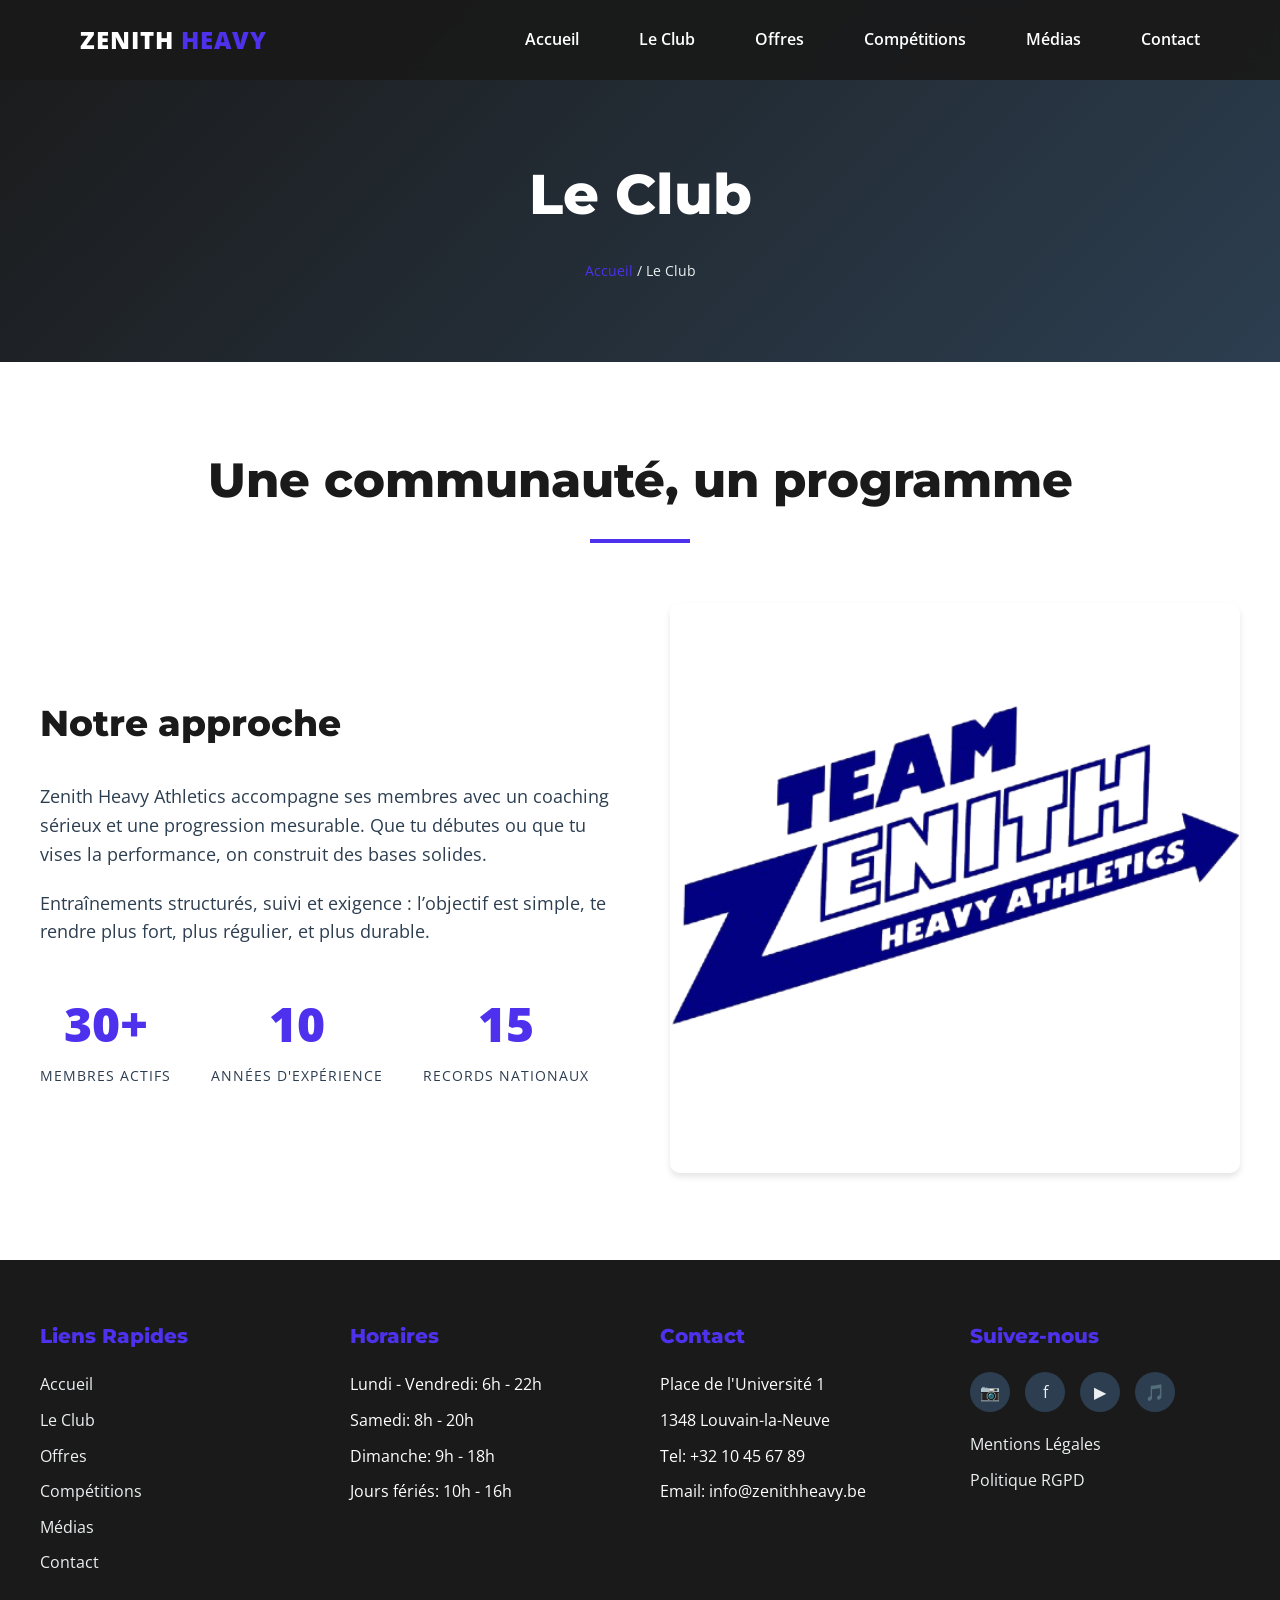
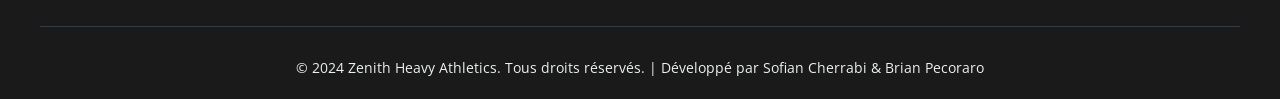
==== club.html @ 764b7510 "Premier commit - ajout des fichiers du site Zénithathl" ====
<!DOCTYPE html>
<html lang="fr">
<head>
    <meta charset="UTF-8">
    <meta name="viewport" content="width=device-width, initial-scale=1.0">
    <meta name="description" content="Zenith Heavy Athletics - Le Club, Compétitions, Médias et Contacts.">
    <title>Zenith Heavy Athletics - Le Club</title>
    <link rel="preconnect" href="https://fonts.googleapis.com">
    <link rel="preconnect" href="https://fonts.gstatic.com" crossorigin>
    <link href="https://fonts.googleapis.com/css2?family=Montserrat:wght@700;800&family=Open+Sans:wght@400;600&display=swap" rel="stylesheet">
    <link rel="stylesheet" href="style.css">
</head>
<body>
    <!-- Header -->
    <header>
        <nav>
            <a href="index.html#accueil" class="logo">ZENITH <span>HEAVY</span></a>
            <ul class="nav-links">
                <li><a href="index.html#accueil">Accueil</a></li>
                <li><a href="#club">Le Club</a></li>
                <li><a href="index.html#offres">Offres</a></li>
                <li><a href="competition.html#competitions">Compétitions</a></li>
                <li><a href="media.html#medias">Médias</a></li>
                <li><a href="contact.html#contact">Contact</a></li>
            </ul>
            <div class="burger">
                <span></span>
                <span></span>
                <span></span>
            </div>
        </nav>
    </header>

    <!-- Page header -->
    <section class="page-header" aria-labelledby="club-title">
        <h1 id="club-title">Le Club</h1>
        <div class="breadcrumb">
            <a href="index.html#accueil">Accueil</a> / Le Club
        </div>
    </section>

    <!-- Club -->
    <section class="content-section" id="club">
        <div class="container">
            <h2 class="section-title">Une communauté, un programme</h2>

            <div class="presentation-content">
                <div class="presentation-text">
                    <h2>Notre approche</h2>
                    <p>
                        Zenith Heavy Athletics accompagne ses membres avec un coaching sérieux et une progression mesurable.
                        Que tu débutes ou que tu vises la performance, on construit des bases solides.
                    </p>
                    <p>
                        Entraînements structurés, suivi et exigence : l’objectif est simple, te rendre plus fort, plus
                        régulier, et plus durable.
                    </p>

                    <div class="stats">
                        <div class="stat-item">
                            <span class="stat-number">30+</span>
                            <span class="stat-label">Membres actifs</span>
                        </div>
                        <div class="stat-item">
                            <span class="stat-number">10</span>
                            <span class="stat-label">Années d'expérience</span>
                        </div>
                        <div class="stat-item">
                            <span class="stat-number">15</span>
                            <span class="stat-label">Records nationaux</span>
                        </div>
                    </div>
                </div>

                <div class="presentation-image">
                    <img src="zenithPNG.png" alt="Zenith Heavy Athletics - Le Club">
                </div>
            </div>
        </div>
    </section>

    <!-- Footer -->
    <footer>
        <div class="footer-content">
            <div class="footer-section">
                <h4>Liens Rapides</h4>
                <ul>
                    <li><a href="index.html#accueil">Accueil</a></li>
                    <li><a href="club.html#club">Le Club</a></li>
                    <li><a href="index.html#offres">Offres</a></li>
                    <li><a href="competition.html#competitions">Compétitions</a></li>
                    <li><a href="media.html#medias">Médias</a></li>
                    <li><a href="contact.html#contact">Contact</a></li>
                </ul>
            </div>

            <div class="footer-section">
                <h4>Horaires</h4>
                <ul>
                    <li>Lundi - Vendredi: 6h - 22h</li>
                    <li>Samedi: 8h - 20h</li>
                    <li>Dimanche: 9h - 18h</li>
                    <li>Jours fériés: 10h - 16h</li>
                </ul>
            </div>

            <div class="footer-section">
                <h4>Contact</h4>
                <ul>
                    <li>Place de l'Université 1</li>
                    <li>1348 Louvain-la-Neuve</li>
                    <li>Tel: +32 10 45 67 89</li>
                    <li>Email: info@zenithheavy.be</li>
                </ul>
            </div>

            <div class="footer-section">
                <h4>Suivez-nous</h4>
                <div class="social-links">
                    <a href="#" aria-label="Instagram">📷</a>
                    <a href="#" aria-label="Facebook">f</a>
                    <a href="#" aria-label="YouTube">▶</a>
                    <a href="#" aria-label="TikTok">🎵</a>
                </div>
                <ul class="footer-links">
                    <li><a href="#">Mentions Légales</a></li>
                    <li><a href="#">Politique RGPD</a></li>
                </ul>
            </div>
        </div>

        <div class="copyright">
            <p>&copy; 2024 Zenith Heavy Athletics. Tous droits réservés. | Développé par Sofian Cherrabi & Brian Pecoraro</p>
        </div>
    </footer>

    <script src="script.js"></script>
</body>
</html>
---- style.css ----
:root {
    --primary: #1a1a1a;
    --secondary: #4d31ec;
    --accent: #f39c12;
    --neutral-dark: #2c3e50;
    --neutral-light: #ecf0f1;
    --white: #ffffff;
}

* {
    margin: 0;
    padding: 0;
    box-sizing: border-box;
}

body {
    font-family: 'Open Sans', sans-serif;
    color: var(--primary);
    line-height: 1.6;
    overflow-x: hidden;
}

h1, h2, h3, h4, h5, h6 {
    font-family: 'Montserrat', sans-serif;
    font-weight: 800;
}

/* Header & Navigation */
header {
    position: fixed;
    top: 0;
    width: 100%;
    background: rgba(26, 26, 26, 0.95);
    backdrop-filter: blur(10px);
    z-index: 1000;
    transition: all 0.3s ease;
}

nav {
    max-width: 1200px;
    margin: 0 auto;
    padding: 0 40px;
    display: flex;
    justify-content: space-between;
    align-items: center;
    height: 80px;
}

.logo {
    font-size: 24px;
    font-weight: 800;
    color: var(--white);
    text-decoration: none;
    letter-spacing: 1px;
}

.logo span {
    color: var(--secondary);
}

.nav-links {
    display: flex;
    list-style: none;
    gap: 60px;
    align-items: center;
}

.nav-links a {
    color: var(--white);
    text-decoration: none;
    font-weight: 600;
    transition: color 0.3s ease;
    position: relative;
}

.nav-links a:hover {
    color: var(--secondary);
}

.nav-links a::after {
    content: '';
    position: absolute;
    bottom: -5px;
    left: 0;
    width: 0;
    height: 2px;
    background: var(--secondary);
    transition: width 0.3s ease;
}

.nav-links a:hover::after {
    width: 100%;
}

.burger {
    display: none;
    flex-direction: column;
    cursor: pointer;
    gap: 5px;
}

.burger span {
    width: 25px;
    height: 3px;
    background: var(--white);
    transition: all 0.3s ease;
}

/* Hero Section */
.hero {
    position: relative;
    height: 100vh;
    display: flex;
    align-items: center;
    justify-content: center;
    overflow: hidden;
    background: linear-gradient(135deg, #1a1a1a 0%, #2c3e50 100%);
}

.hero::before {
    content: '';
    position: absolute;
    top: 0;
    left: 0;
    width: 100%;
    height: 100%;
    background: url('data:image/svg+xml,<svg xmlns="http://www.w3.org/2000/svg" viewBox="0 0 1200 800"><rect fill="%231a1a1a" width="1200" height="800"/><g opacity="0.1"><path fill="%23ffffff" d="M300,400 L400,300 L500,400 L400,500 Z M700,400 L800,300 L900,400 L800,500 Z"/></g></svg>');
    background-size: cover;
    opacity: 0.3;
}

.hero-overlay {
    position: absolute;
    top: 0;
    left: 0;
    width: 100%;
    height: 100%;
    background: rgba(26, 26, 26, 0.6);
}

.hero-content {
    position: relative;
    z-index: 2;
    text-align: center;
    color: var(--white);
    max-width: 800px;
    padding: 0 20px;
    animation: fadeInUp 1s ease;
}

@keyframes fadeInUp {
    from {
        opacity: 0;
        transform: translateY(30px);
    }
    to {
        opacity: 1;
        transform: translateY(0);
    }
}

.hero h1 {
    font-size: 64px;
    margin-bottom: 20px;
    letter-spacing: 2px;
    line-height: 1.2;
}

.hero .tagline {
    font-size: 24px;
    margin-bottom: 40px;
    color: var(--neutral-light);
}

.hero-buttons {
    display: flex;
    gap: 20px;
    justify-content: center;
    flex-wrap: wrap;
}

.btn-primary {
    background: var(--secondary);
    color: var(--white);
    padding: 16px 40px;
    border-radius: 4px;
    text-decoration: none;
    font-weight: 600;
    letter-spacing: 0.5px;
    transition: all 0.3s ease;
    display: inline-block;
}

.btn-primary:hover {
    background: #3820bf;
    transform: scale(1.05);
}

.btn-secondary {
    background: transparent;
    color: var(--white);
    padding: 16px 40px;
    border: 2px solid var(--white);
    border-radius: 4px;
    text-decoration: none;
    font-weight: 600;
    letter-spacing: 0.5px;
    transition: all 0.3s ease;
    display: inline-block;
}

.btn-secondary:hover {
    background: var(--white);
    color: var(--primary);
}

.scroll-indicator {
    position: absolute;
    bottom: 30px;
    left: 50%;
    transform: translateX(-50%);
    animation: bounce 2s infinite;
    cursor: pointer;
}

.scroll-indicator::before {
    content: '↓';
    font-size: 32px;
    color: var(--white);
}

@keyframes bounce {
    0%, 20%, 50%, 80%, 100% {
        transform: translateX(-50%) translateY(0);
    }
    40% {
        transform: translateX(-50%) translateY(-10px);
    }
    60% {
        transform: translateX(-50%) translateY(-5px);
    }
}

/* Sections generales */
section {
    padding: 80px 40px;
}

.container {
    max-width: 1200px;
    margin: 0 auto;
}

.section-title {
    font-size: 48px;
    text-align: center;
    margin-bottom: 60px;
    position: relative;
}

.section-title::after {
    content: '';
    display: block;
    width: 100px;
    height: 4px;
    background: var(--secondary);
    margin: 20px auto 0;
}

/* Presentation */
.presentation {
    background: var(--white);
}

.presentation-content {
    display: grid;
    grid-template-columns: 1fr 1fr;
    gap: 60px;
    align-items: center;
}

.presentation-text h2 {
    font-size: 36px;
    margin-bottom: 30px;
}

.presentation-text p {
    font-size: 18px;
    margin-bottom: 20px;
    color: var(--neutral-dark);
}

.stats {
    display: flex;
    gap: 40px;
    margin-top: 40px;
}

.stat-item {
    text-align: center;
}

.stat-number {
    font-size: 48px;
    font-weight: 800;
    color: var(--secondary);
    display: block;
}

.stat-label {
    font-size: 14px;
    color: var(--neutral-dark);
    text-transform: uppercase;
    letter-spacing: 1px;
}

.presentation-image img {
    width: 100%;
    border-radius: 10px;
    box-shadow: 0 4px 6px rgba(0,0,0,0.1);
}

/* Offres rapides */
.offers-preview {
    background: var(--neutral-light);
}

.offers-grid {
    display: grid;
    grid-template-columns: repeat(3, 1fr);
    gap: 30px;
}

.offer-card {
    background: var(--white);
    padding: 40px;
    border-radius: 8px;
    box-shadow: 0 4px 6px rgba(0,0,0,0.1);
    transition: all 0.3s ease;
    text-align: center;
}

.offer-card:hover {
    transform: translateY(-10px);
    box-shadow: 0 12px 24px rgba(0,0,0,0.15);
}

.offer-card.featured {
    border: 3px solid var(--secondary);
    transform: scale(1.05);
}

.offer-card h3 {
    font-size: 28px;
    margin-bottom: 20px;
    color: var(--primary);
}

.price {
    font-size: 48px;
    font-weight: 800;
    color: var(--secondary);
    margin: 20px 0;
}

.price span {
    font-size: 20px;
    color: var(--neutral-dark);
}

.offer-features {
    list-style: none;
    margin: 30px 0;
    text-align: left;
}

.offer-features li {
    padding: 10px 0;
    border-bottom: 1px solid var(--neutral-light);
}

.offer-features li::before {
    content: '✓ ';
    color: var(--secondary);
    font-weight: bold;
}

/* Footer */
footer {
    background: var(--primary);
    color: var(--white);
    padding: 60px 40px 20px;
}

.footer-content {
    max-width: 1200px;
    margin: 0 auto;
    display: grid;
    grid-template-columns: repeat(4, 1fr);
    gap: 40px;
    margin-bottom: 40px;
}

.footer-section h4 {
    font-size: 20px;
    margin-bottom: 20px;
    color: var(--secondary);
}

.footer-section ul {
    list-style: none;
}

.footer-section ul li {
    margin-bottom: 10px;
}

.footer-section a {
    color: var(--neutral-light);
    text-decoration: none;
    transition: color 0.3s ease;
}

.footer-section a:hover {
    color: var(--secondary);
}

.social-links {
    display: flex;
    gap: 15px;
    margin-top: 20px;
}

.social-links a {
    width: 40px;
    height: 40px;
    background: var(--neutral-dark);
    border-radius: 50%;
    display: flex;
    align-items: center;
    justify-content: center;
    transition: all 0.3s ease;
}

.social-links a:hover {
    background: var(--secondary);
    transform: scale(1.1);
}

.copyright {
    text-align: center;
    padding-top: 30px;
    border-top: 1px solid var(--neutral-dark);
    color: var(--neutral-light);
    font-size: 14px;
}

/* Responsive */
@media (max-width: 1023px) {
    .nav-links {
        position: fixed;
        right: -100%;
        top: 80px;
        flex-direction: column;
        background: rgba(26, 26, 26, 0.98);
        width: 100%;
        text-align: center;
        transition: 0.3s;
        padding: 40px 0;
        gap: 30px;
    }
    
    .nav-links.active {
        right: 0;
    }
    
    .burger {
        display: flex;
    }
    
    .burger.active span:nth-child(1) {
        transform: rotate(-45deg) translate(-5px, 6px);
    }
    
    .burger.active span:nth-child(2) {
        opacity: 0;
    }
    
    .burger.active span:nth-child(3) {
        transform: rotate(45deg) translate(-5px, -6px);
    }
    
    .presentation-content {
        grid-template-columns: 1fr;
    }
    
    .offers-grid {
        grid-template-columns: 1fr;
    }
    
    .offer-card.featured {
        transform: scale(1);
    }
    
    .footer-content {
        grid-template-columns: repeat(2, 1fr);
    }
}

@media (max-width: 767px) {
    nav {
        padding: 0 20px;
    }
    
    section {
        padding: 40px 20px;
    }
    
    .hero h1 {
        font-size: 32px;
    }
    
    .hero .tagline {
        font-size: 18px;
    }
    
    .section-title {
        font-size: 32px;
    }
    
    .stats {
        flex-direction: column;
        gap: 20px;
    }
    
    .footer-content {
        grid-template-columns: 1fr;
    }
}

/* Pages internes */
.page-header {
    background: linear-gradient(135deg, var(--primary), var(--neutral-dark));
    color: var(--white);
    padding: 150px 40px 80px;
    text-align: center;
}

.page-header h1 {
    font-size: 56px;
    margin-bottom: 20px;
}

.breadcrumb {
    color: var(--neutral-light);
    font-size: 14px;
}

.breadcrumb a {
    color: var(--secondary);
    text-decoration: none;
}

.content-section {
    padding: 80px 40px;
    background: var(--white);
}

/* Page Le Club - composants spécifiques */
.media-video,
.media-image {
    width: 100%;
    border-radius: 8px;
    margin-top: 20px;
    display: block;
}

.media-link {
    margin-top: 10px;
}

.contact-panel {
    padding: 20px;
}

.contact-field {
    margin-bottom: 12px;
}

.contact-input,
.contact-textarea {
    width: 100%;
    padding: 10px;
    border-radius: 6px;
    border: 1px solid rgba(0,0,0,0.15);
    font-family: inherit;
    font-size: 16px;
}

.footer-links {
    margin-top: 20px;
}
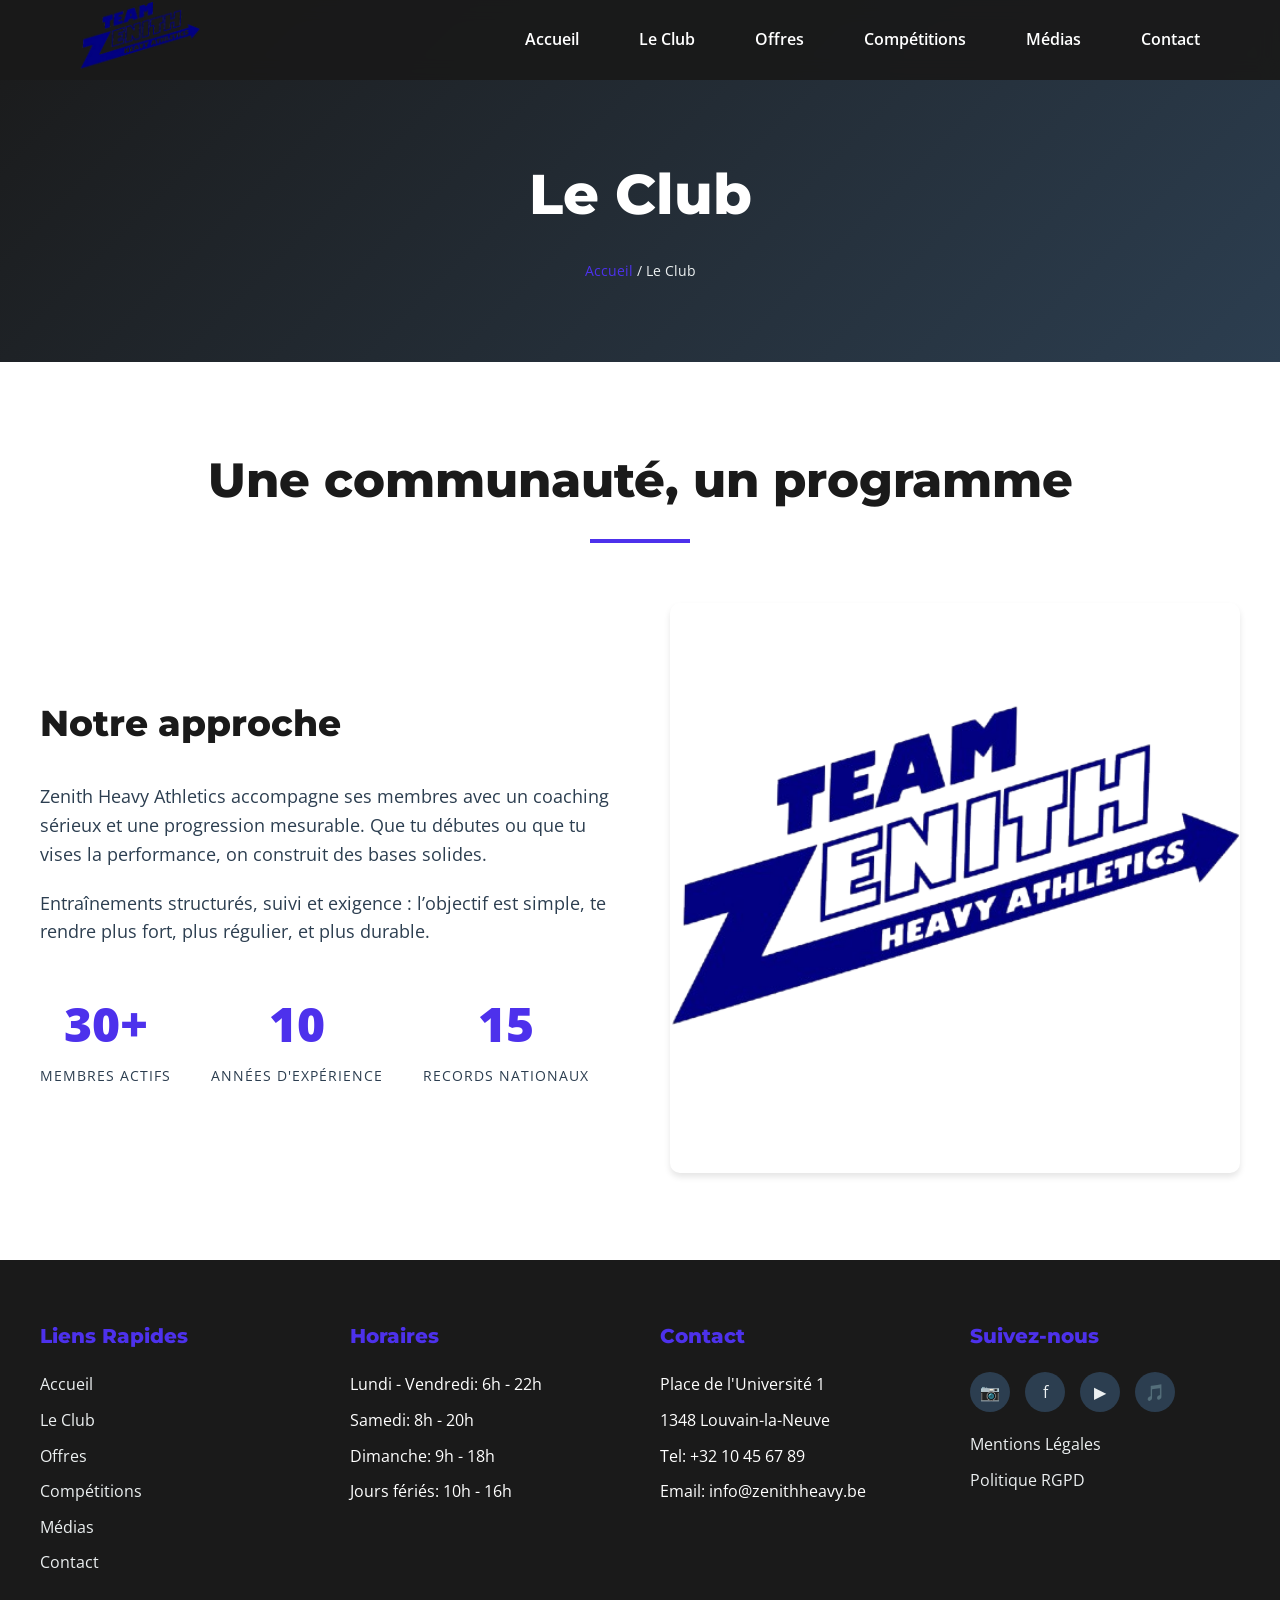
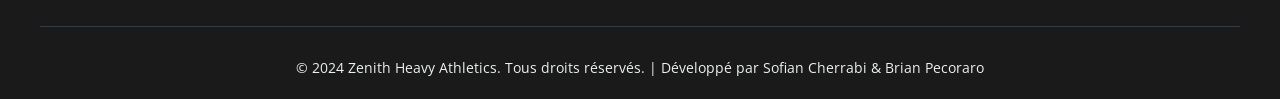
==== commit b81ec86c: "changement du logo dans le header" ====
--- a/club.html
+++ b/club.html
@@ -14,7 +14,7 @@
     <!-- Header -->
     <header>
         <nav>
-            <a href="index.html#accueil" class="logo">ZENITH <span>HEAVY</span></a>
+            <a href="index.html#accueil" class="logo"><img src="zenithPNG.png" alt="Zenith Heavy Athletics"></a>
             <ul class="nav-links">
                 <li><a href="index.html#accueil">Accueil</a></li>
                 <li><a href="#club">Le Club</a></li>
--- a/style.css
+++ b/style.css
@@ -52,10 +52,18 @@
     color: var(--white);
     text-decoration: none;
     letter-spacing: 1px;
+    display: flex;
+    align-items: center;
 }
 
 .logo span {
     color: var(--secondary);
+}
+
+.logo img {
+    height: 120px;
+    width: auto;
+    display: block;
 }
 
 .nav-links {
